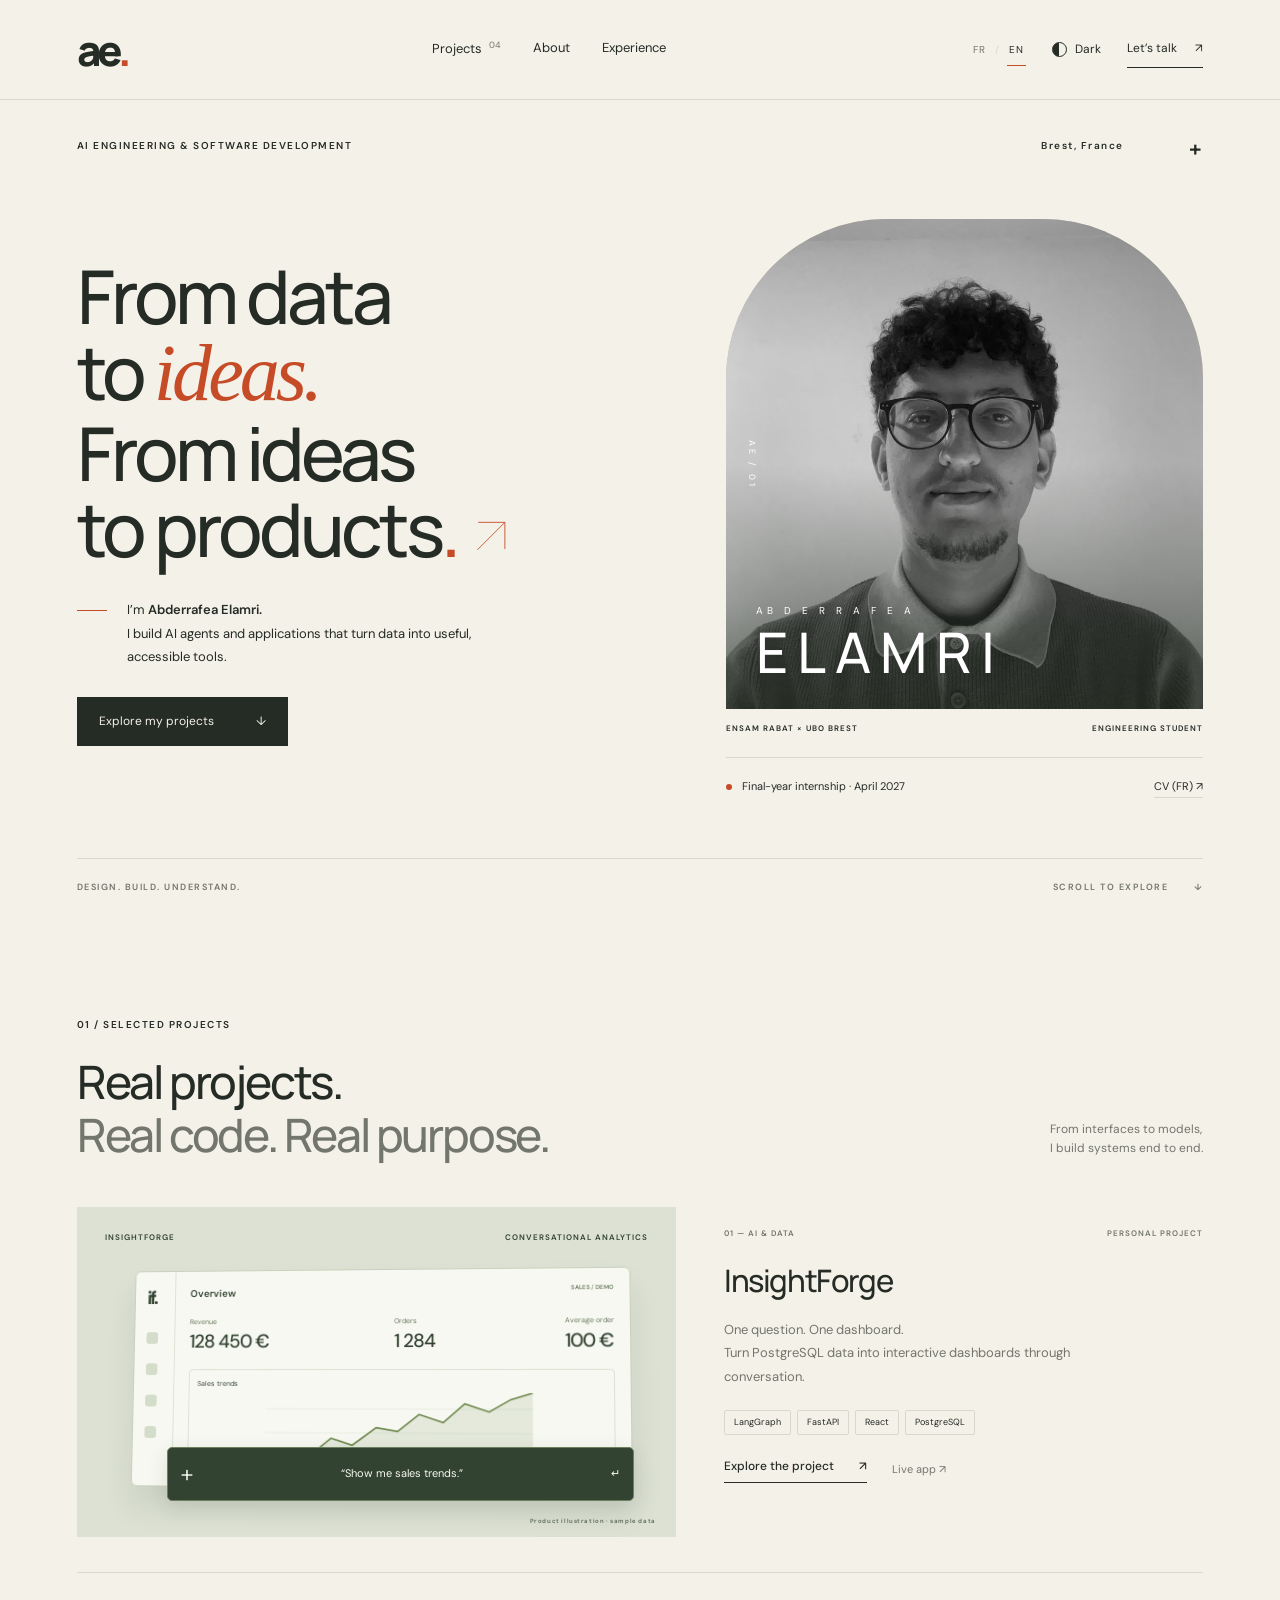
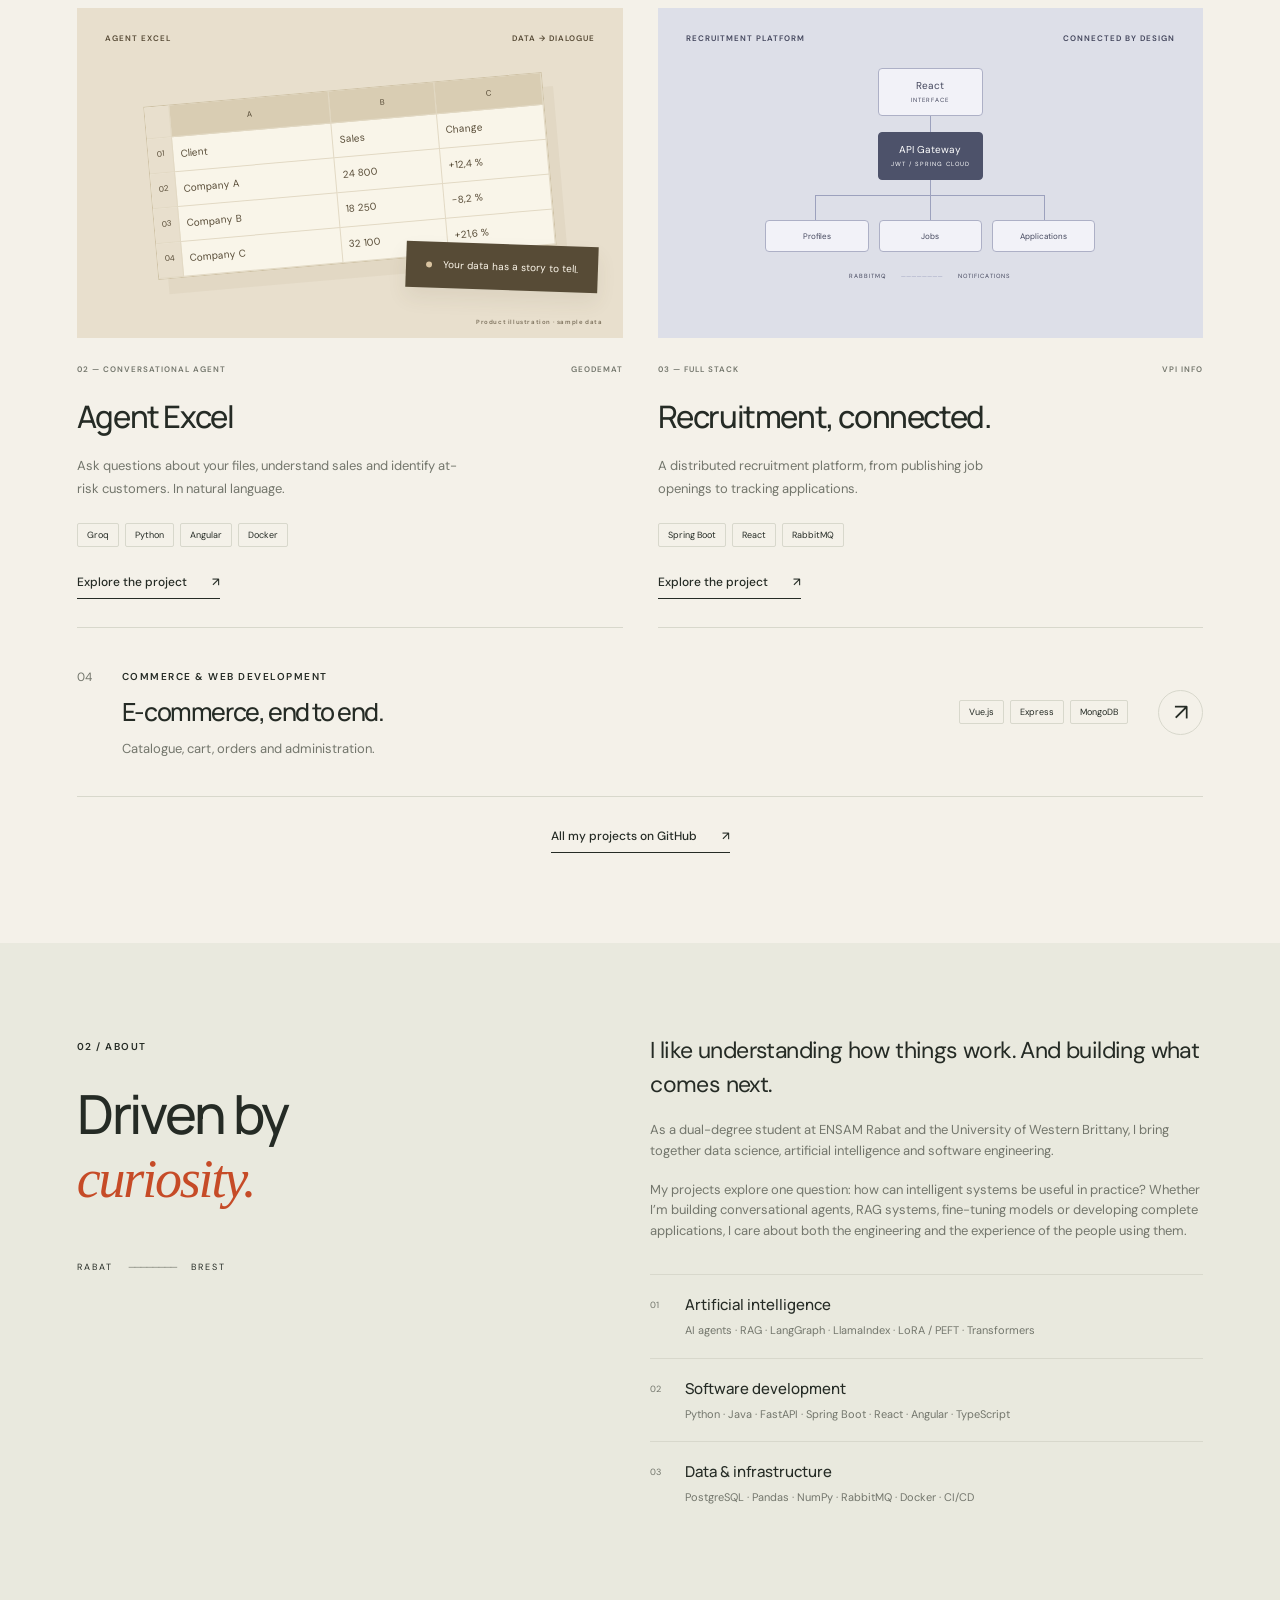
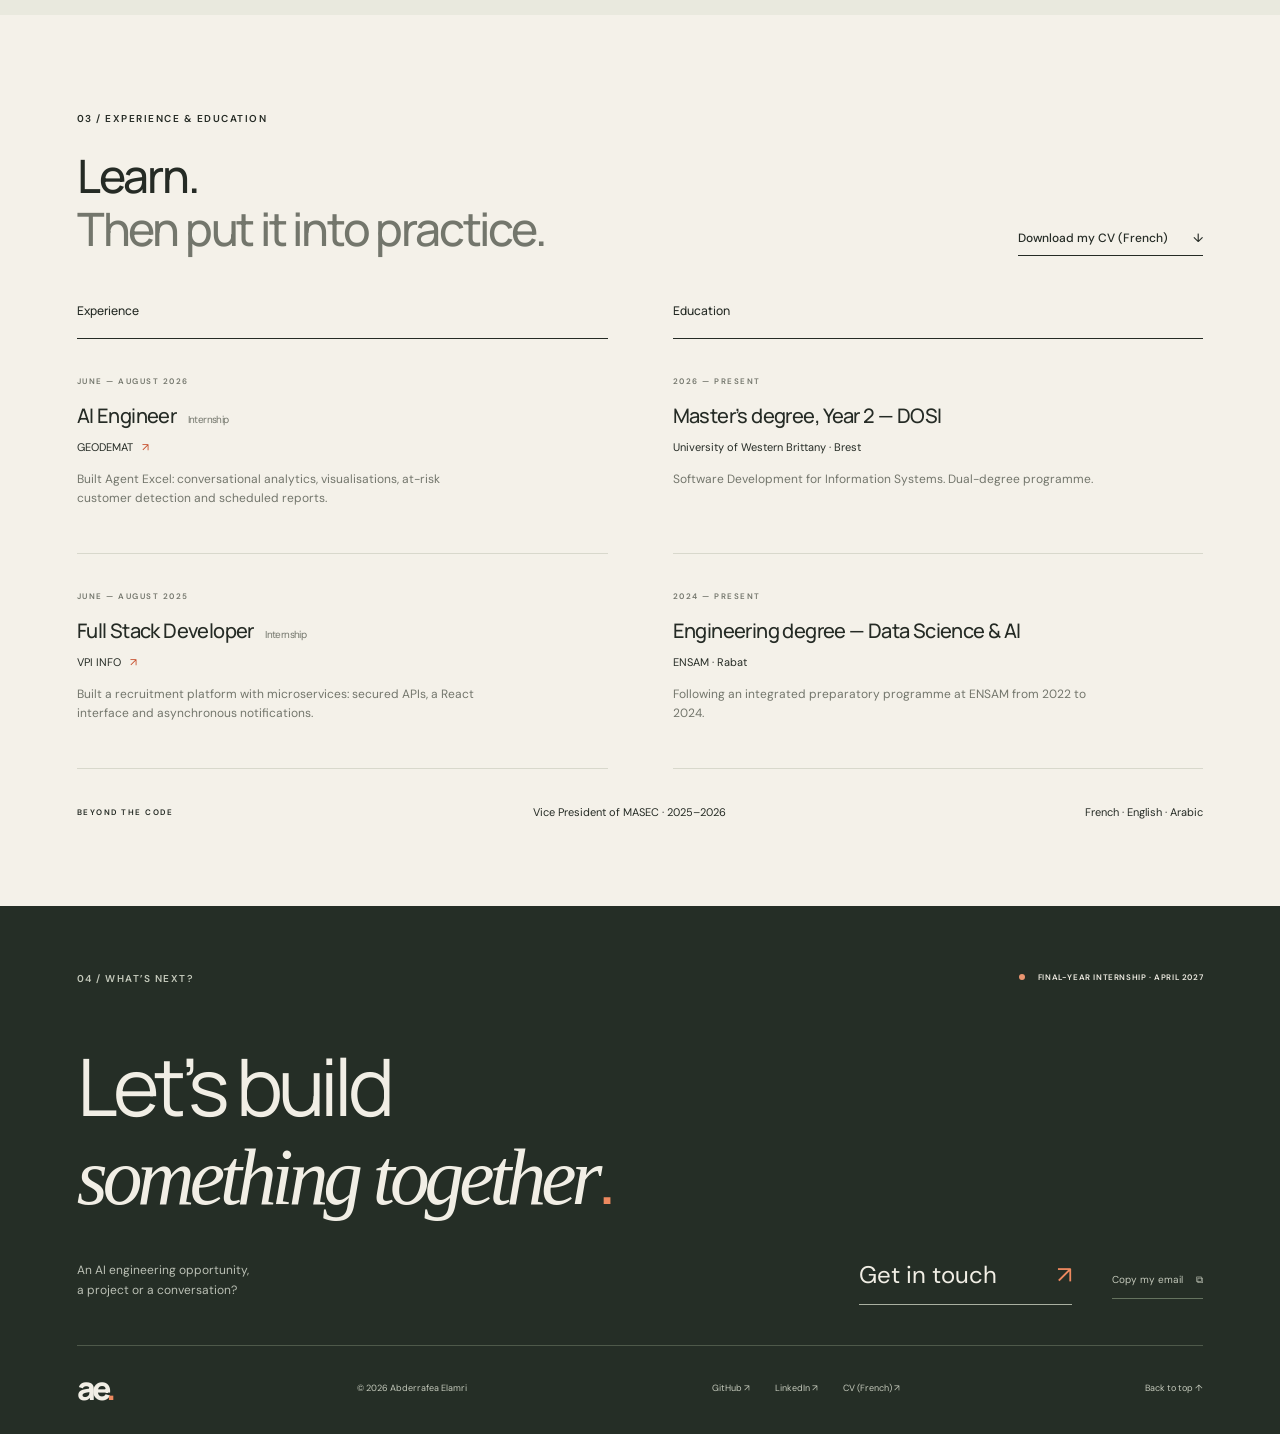
==== en.html @ 80e2c1fa "Add bilingual portfolio" ====
<!doctype html>
<html lang="en" data-theme="light">
<head>
<meta charset="utf-8"><meta name="viewport" content="width=device-width,initial-scale=1">
<title>Abderrafea Elamri — AI Engineer & Software Developer</title>
<meta name="description" content="Abderrafea Elamri’s portfolio. AI engineering, conversational agents and software development. Dual degree at ENSAM Rabat and UBO Brest.">
<meta name="theme-color" content="#f4f1e9"><meta property="og:title" content="Abderrafea Elamri — AI Engineer"><meta property="og:description" content="From data to ideas. From ideas to products. Explore my AI engineering and software projects.">
<link rel="icon" href="assets/favicon.svg" type="image/svg+xml"><link rel="stylesheet" href="style.css">
<script>try{document.documentElement.dataset.theme=localStorage.getItem('ae-theme')||(matchMedia('(prefers-color-scheme: dark)').matches?'dark':'light')}catch{}</script>
<script src="app.js" defer></script>
<link rel="alternate" hreflang="fr" href="index.html"><link rel="alternate" hreflang="en" href="en.html">
</head>
<body>
<a href="#main" class="skip">Skip to content</a>
<header class="header"><a class="brand" href="#" aria-label="Abderrafea Elamri, home">ae<span>.</span></a><nav aria-label="Main navigation"><a href="#projets">Projects <sup>04</sup></a><a href="#apropos">About</a><a href="#parcours">Experience</a></nav><div class="header-right"><div class="language-switch" role="group" aria-label="Langue / Language"><a href="index.html" lang="fr" hreflang="fr" aria-label="Version française">FR</a><span aria-hidden="true">/</span><a href="en.html" lang="en" hreflang="en" aria-label="English version" aria-current="page">EN</a></div><button id="theme" class="theme" aria-label="Switch to dark mode"><span class="theme-symbol" aria-hidden="true"></span><span id="theme-label">Dark</span></button><a class="contact-nav" href="#contact">Let’s talk <span aria-hidden="true">↗</span></a></div></header>
<main id="main">
<section class="hero wrap" aria-labelledby="hero-title"><div class="hero-top"><span class="eyebrow">AI ENGINEERING & SOFTWARE DEVELOPMENT</span><span class="location">Brest, France <span class="tiny-cross" aria-hidden="true">+</span></span></div>
<div class="hero-grid"><div class="hero-copy"><h1 id="hero-title">From data<br>to <em>ideas.</em><br>From ideas<br><span class="last-line">to products<span class="orange">.</span><svg aria-hidden="true" viewBox="0 0 90 90"><path d="M12 74 74 12M14 12h60v60"/></svg></span></h1><div class="intro"><div class="intro-rule"></div><p>I’m <strong>Abderrafea Elamri.</strong><br>I build AI agents and applications that turn data into useful, accessible tools.</p></div><a class="button" href="#projets">Explore my projects <span aria-hidden="true">↓</span></a></div>
<div class="portrait-block"><div class="portrait-frame"><img src="assets/portrait.jpg" alt="Portrait of Abderrafea Elamri" width="960" height="1280" fetchpriority="high"><span class="portrait-mark" aria-hidden="true">AE / 01</span><div class="portrait-caption"><span>AB D E R R A F E A</span><strong>ELAMRI</strong></div></div><div class="portrait-footer"><span>ENSAM RABAT × UBO BREST</span><span>ENGINEERING STUDENT</span></div><div class="availability"><span class="status-dot"></span><span>Final-year internship · April 2027</span><a href="assets/ELAMRI-Abderrafea-CV.pdf" download aria-label="Download my CV in French (PDF)">CV (FR) <span aria-hidden="true">↗</span></a></div></div></div>
<div class="hero-bottom"><span>DESIGN. BUILD. UNDERSTAND.</span><a href="#projets">SCROLL TO EXPLORE <span aria-hidden="true">↓</span></a></div></section>
<section id="projets" class="projects wrap"><div class="section-heading"><div><span class="eyebrow">01 / SELECTED PROJECTS</span><h2>Real projects.<br><span class="muted">Real code. Real purpose.</span></h2></div><p>From interfaces to models,<br class="desktop"> I build systems end to end.</p></div>
<article class="project featured"><div class="project-art dashboard-art" aria-label="Illustration of how InsightForge works"><div class="art-label"><span>INSIGHTFORGE</span><span>CONVERSATIONAL ANALYTICS</span></div><div class="mock-dashboard"><div class="mock-sidebar"><b>if.</b><i></i><i></i><i></i><i></i></div><div class="mock-main"><div class="mock-title">Overview <span>SALES / DEMO</span></div><div class="mock-metrics"><div><small>Revenue</small><strong>128 450 €</strong></div><div><small>Orders</small><strong>1 284</strong></div><div><small>Average order</small><strong>100 €</strong></div></div><div class="mock-chart"><span>Sales trends</span><svg viewBox="0 0 500 150" aria-hidden="true"><path class="grid" d="M0 30h500M0 75h500M0 120h500"/><path class="area" d="M0 130 40 115 80 122 125 85 165 98 210 65 250 72 290 40 335 55 375 20 420 35 460 12 500 0V150H0Z"/><path class="line" d="M0 130 40 115 80 122 125 85 165 98 210 65 250 72 290 40 335 55 375 20 420 35 460 12 500 0"/></svg><div class="chart-labels"><span>JAN</span><span>MAR</span><span>MAY</span><span>JUL</span></div></div></div></div><div class="prompt-bubble"><span class="prompt-spark" aria-hidden="true">+</span> “Show me sales trends.” <span aria-hidden="true">↵</span></div><span class="illustration-note">Product illustration · sample data</span></div><div class="project-info"><div class="project-kicker"><span>01 — AI & DATA</span><span>PERSONAL PROJECT</span></div><h3>InsightForge</h3><p>One question. One dashboard.<br>Turn PostgreSQL data into interactive dashboards through conversation.</p><div class="tags"><span>LangGraph</span><span>FastAPI</span><span>React</span><span>PostgreSQL</span></div><div class="project-links"><button class="text-link" data-project="insight">Explore the project <span aria-hidden="true">↗</span></button><a href="https://insightforge.fastapicloud.dev/" target="_blank" rel="noopener noreferrer">Live app <span aria-hidden="true">↗</span></a></div></div></article>
<div class="project-pair"><article class="project"><div class="project-art excel-art"><div class="art-label"><span>AGENT EXCEL</span><span>DATA → DIALOGUE</span></div><div class="excel-grid" aria-hidden="true"><span></span><span>A</span><span>B</span><span>C</span><span>01</span><span>Client</span><span>Sales</span><span>Change</span><span>02</span><span>Company A</span><span>24 800</span><span>+12,4 %</span><span>03</span><span>Company B</span><span>18 250</span><span>−8,2 %</span><span>04</span><span>Company C</span><span>32 100</span><span>+21,6 %</span></div><div class="excel-answer"><span class="status-dot"></span> Your data has a story to tell.</div><span class="illustration-note">Product illustration · sample data</span></div><div class="project-info"><div class="project-kicker"><span>02 — CONVERSATIONAL AGENT</span><span>GEODEMAT</span></div><h3>Agent Excel</h3><p>Ask questions about your files, understand sales and identify at-risk customers. In natural language.</p><div class="tags"><span>Groq</span><span>Python</span><span>Angular</span><span>Docker</span></div><button class="text-link" data-project="excel">Explore the project <span aria-hidden="true">↗</span></button></div></article>
<article class="project"><div class="project-art recruitment-art"><div class="art-label"><span>RECRUITMENT PLATFORM</span><span>CONNECTED BY DESIGN</span></div><div class="system-diagram" aria-hidden="true"><div class="system-node top-node">React <span>INTERFACE</span></div><div class="connector"></div><div class="system-node gateway">API Gateway <span>JWT / SPRING CLOUD</span></div><div class="branches"></div><div class="system-row"><div class="system-node">Profiles</div><div class="system-node">Jobs</div><div class="system-node">Applications</div></div><div class="queue">RABBITMQ <span>────────</span> NOTIFICATIONS</div></div></div><div class="project-info"><div class="project-kicker"><span>03 — FULL STACK</span><span>VPI INFO</span></div><h3>Recruitment, connected.</h3><p>A distributed recruitment platform, from publishing job openings to tracking applications.</p><div class="tags"><span>Spring Boot</span><span>React</span><span>RabbitMQ</span></div><button class="text-link" data-project="recruitment">Explore the project <span aria-hidden="true">↗</span></button></div></article></div>
<article class="project project-compact"><span class="compact-number">04</span><div><span class="eyebrow">COMMERCE & WEB DEVELOPMENT</span><h3>E-commerce, end to end.</h3><p>Catalogue, cart, orders and administration.</p></div><div class="tags"><span>Vue.js</span><span>Express</span><span>MongoDB</span></div><button class="circle-link" data-project="commerce" aria-label="Explore the e-commerce project">↗</button></article><a class="github-all text-link" href="https://github.com/Abderrafea" target="_blank" rel="noopener noreferrer">All my projects on GitHub <span aria-hidden="true">↗</span></a></section>
<section id="apropos" class="about"><div class="wrap about-grid"><div><span class="eyebrow">02 / ABOUT</span><h2>Driven by<br><em>curiosity.</em></h2><div class="coordinates">RABAT <span>————————</span> BREST</div></div><div class="about-copy"><p class="large-copy">I like understanding how things work. And building what comes next.</p><p>As a dual-degree student at ENSAM Rabat and the University of Western Brittany, I bring together data science, artificial intelligence and software engineering.</p><p>My projects explore one question: how can intelligent systems be useful in practice? Whether I’m building conversational agents, RAG systems, fine-tuning models or developing complete applications, I care about both the engineering and the experience of the people using them.</p><div class="expertise"><div><span>01</span><h3>Artificial intelligence</h3><p>AI agents · RAG · LangGraph · LlamaIndex · LoRA / PEFT · Transformers</p></div><div><span>02</span><h3>Software development</h3><p>Python · Java · FastAPI · Spring Boot · React · Angular · TypeScript</p></div><div><span>03</span><h3>Data & infrastructure</h3><p>PostgreSQL · Pandas · NumPy · RabbitMQ · Docker · CI/CD</p></div></div></div></div></section>
<section id="parcours" class="journey wrap"><div class="section-heading"><div><span class="eyebrow">03 / EXPERIENCE & EDUCATION</span><h2>Learn.<br><span class="muted">Then put it into practice.</span></h2></div><a class="text-link" href="assets/ELAMRI-Abderrafea-CV.pdf" download>Download my CV (French) <span aria-hidden="true">↓</span></a></div><div class="journey-grid"><div><h3 class="column-title">Experience</h3><article class="timeline-item"><span class="date">JUNE — AUGUST 2026</span><h4>AI Engineer <span>Internship</span></h4><a href="https://github.com/Abderrafea/excel-agent-ai" target="_blank" rel="noopener noreferrer">GEODEMAT <span aria-hidden="true">↗</span></a><p>Built Agent Excel: conversational analytics, visualisations, at-risk customer detection and scheduled reports.</p></article><article class="timeline-item"><span class="date">JUNE — AUGUST 2025</span><h4>Full Stack Developer <span>Internship</span></h4><a href="https://github.com/Abderrafea/recrutement-microservices" target="_blank" rel="noopener noreferrer">VPI INFO <span aria-hidden="true">↗</span></a><p>Built a recruitment platform with microservices: secured APIs, a React interface and asynchronous notifications.</p></article></div><div><h3 class="column-title">Education</h3><article class="timeline-item"><span class="date">2026 — PRESENT</span><h4>Master’s degree, Year 2 — DOSI</h4><span class="school">University of Western Brittany · Brest</span><p>Software Development for Information Systems. Dual-degree programme.</p></article><article class="timeline-item"><span class="date">2024 — PRESENT</span><h4>Engineering degree — Data Science & AI</h4><span class="school">ENSAM · Rabat</span><p>Following an integrated preparatory programme at ENSAM from 2022 to 2024.</p></article></div></div><div class="extra-line"><span class="eyebrow">BEYOND THE CODE</span><p>Vice President of MASEC · 2025–2026</p><p>French · English · Arabic</p></div></section>
<section id="contact" class="contact"><div class="wrap"><div class="contact-top"><span class="eyebrow">04 / WHAT’S NEXT?</span><span><span class="status-dot"></span> FINAL-YEAR INTERNSHIP · APRIL 2027</span></div><h2>Let’s build<br><em>something together</em><span class="orange">.</span></h2><div class="contact-bottom"><p>An AI engineering opportunity,<br>a project or a conversation?</p><a class="email-link" href="mailto:elamriabderrafea@gmail.com">Get in touch <span aria-hidden="true">↗</span></a><button id="copy-email" class="copy-email">Copy my email <span aria-hidden="true">⧉</span></button></div><div id="copy-status" class="copy-status" aria-live="polite"></div><footer><a class="brand" href="#">ae<span>.</span></a><span>© <span id="year">2026</span> Abderrafea Elamri</span><div><a href="https://github.com/Abderrafea" target="_blank" rel="noopener noreferrer">GitHub ↗</a><a href="https://linkedin.com/in/abderrafea-elamri" target="_blank" rel="noopener noreferrer">LinkedIn ↗</a><a href="assets/ELAMRI-Abderrafea-CV.pdf" target="_blank" rel="noopener">CV (French) ↗</a></div><a href="#">Back to top ↑</a></footer></div></section>
</main>
<dialog id="project-dialog"><div class="dialog-header"><span class="eyebrow">PROJECT DETAILS</span><button id="close-dialog" aria-label="Close project">Close <span aria-hidden="true">×</span></button></div><div id="dialog-content"></div></dialog>
</body></html>
---- style.css ----
@import url('https://fonts.googleapis.com/css2?family=DM+Sans:wght@400;450;500;550;600;650;700&family=Manrope:wght@400;500;600;650;700;750;800&display=swap');
:root{--bg:#f4f1e9;--ink:#252b25;--muted:#73766c;--line:#d8d8cc;--panel:#e9e9de;--accent:#c64b27;--surface:#faf8f2;--serif:Georgia,'Times New Roman',serif;--font:'DM Sans',Arial,sans-serif;color-scheme:light}html[data-theme=dark]{--bg:#191d19;--ink:#f0eee5;--muted:#a7ada1;--line:#3b4138;--panel:#232a23;--accent:#f5845c;--surface:#202620;color-scheme:dark}*{box-sizing:border-box}html{scroll-behavior:smooth;scroll-padding-top:100px}body{margin:0;background:var(--bg);color:var(--ink);font-family:var(--font);font-size:15px;line-height:1.6;transition:background .25s,color .25s}a{color:inherit;text-decoration:none}button{font:inherit;color:inherit;cursor:pointer}button,a{-webkit-tap-highlight-color:transparent}button:focus-visible,a:focus-visible{outline:2px solid var(--accent);outline-offset:6px}button{background:none}::selection{background:var(--accent);color:var(--bg)}.wrap{max-width:1440px;padding:0 6%;margin:auto}.header{height:100px;display:flex;align-items:center;justify-content:space-between;padding:0 6%;border-bottom:1px solid var(--line);max-width:1600px;margin:auto;gap:25px}.brand{font-family:'Manrope',Arial,sans-serif;font-size:42px;font-weight:800;letter-spacing:-4px;line-height:1}.brand span,.orange{color:var(--accent)}nav{display:flex;gap:32px;font-size:13px}nav sup{font-size:9px;margin-left:4px;color:var(--muted)}nav a:hover,.text-link:hover,footer a:hover{color:var(--accent)}.header-right{display:flex;gap:26px;align-items:center;font-size:12px}.theme{display:flex;align-items:center;gap:8px;border:0;padding:10px 0}.theme-symbol{width:15px;height:15px;border:1.5px solid currentColor;border-radius:50%;background:linear-gradient(90deg,currentColor 50%,transparent 50%)}.contact-nav{border-bottom:1px solid var(--ink);padding:8px 0}.contact-nav span{margin-left:15px}.eyebrow,.location,.hero-bottom,.portrait-footer,.art-label,.project-kicker,.date,.contact-top,.illustration-note{font-size:10px;letter-spacing:1.5px;font-weight:600}.hero-top{display:flex;justify-content:space-between;padding:38px 0 30px}.location{display:flex;gap:65px}.tiny-cross{font-size:22px;line-height:1}.hero-grid{display:grid;grid-template-columns:1.15fr 1fr;gap:9%;align-items:center;padding:15px 0 60px}h1,h2,h3,h4,p{margin:0}h1,h2,h3,h4{font-family:'Manrope',Arial,sans-serif}h1{font-size:clamp(60px,6.7vw,103px);font-weight:500;line-height:1.02;letter-spacing:-6px}em{font-family:var(--serif);font-weight:400}h1 em{color:var(--accent);font-size:1.08em}.last-line{white-space:nowrap}.last-line svg{width:65px;height:65px;margin-left:35px;stroke:var(--accent);stroke-width:2;fill:none}.intro{display:flex;gap:20px;margin-top:32px;max-width:430px;font-size:13px;line-height:1.8}.intro strong{font-weight:600}.intro-rule{width:30px;height:1px;background:var(--accent);margin-top:12px;flex-shrink:0}.button{display:inline-flex;gap:42px;align-items:center;background:var(--ink);color:var(--bg);padding:15px 22px;font-size:12px;margin-top:28px;transition:background .2s,transform .2s}.button:hover{background:var(--accent);transform:translateY(-2px)}.portrait-block{padding-top:14px}.portrait-frame{height:490px;position:relative;overflow:hidden;background:#c6b8a0;border-radius:160px 160px 0 0}.portrait-frame img{width:100%;height:100%;object-fit:cover;object-position:center 62%;filter:grayscale(100%);transform:scale(1.06)}.portrait-frame:after{content:'';position:absolute;inset:50% 0 0;background:linear-gradient(transparent,#182016aa)}.portrait-mark{position:absolute;top:45%;left:18px;font-size:9px;color:white;writing-mode:vertical-rl;letter-spacing:3px;z-index:1}.portrait-caption{position:absolute;bottom:26px;left:30px;right:30px;z-index:1;color:#fff}.portrait-caption span{font-size:10px;letter-spacing:4px}.portrait-caption strong{display:block;font-family:'Manrope',sans-serif;font-weight:500;font-size:56px;line-height:1.1;letter-spacing:9px}.portrait-footer{display:flex;justify-content:space-between;font-size:8px;letter-spacing:1px;margin:13px 0 22px}.availability{display:flex;align-items:center;gap:10px;border-top:1px solid var(--line);padding-top:18px;font-size:11px}.status-dot{display:inline-block;width:6px;height:6px;border-radius:50%;background:var(--accent);flex-shrink:0}.availability a{margin-left:auto;border-bottom:1px solid var(--line);padding:2px 0}.hero-bottom{border-top:1px solid var(--line);padding:21px 0;display:flex;justify-content:space-between;font-size:9px;color:var(--muted)}.hero-bottom a span{margin-left:22px}.projects{padding-top:95px;padding-bottom:90px}.section-heading{display:flex;justify-content:space-between;align-items:flex-end;gap:40px;margin-bottom:45px}.section-heading h2,.about h2{font-size:clamp(34px,3.6vw,52px);line-height:1.16;letter-spacing:-2.2px;font-weight:500;margin-top:20px}.muted{color:var(--muted)}.section-heading>p{font-size:12px;color:var(--muted);margin-bottom:3px}.project{border-bottom:1px solid var(--line)}.featured{display:grid;grid-template-columns:1.25fr 1fr;gap:48px;padding-bottom:35px}.project-art{height:330px;position:relative;overflow:hidden;padding:24px 28px;background:var(--panel)}.art-label{display:flex;justify-content:space-between;font-size:8px;letter-spacing:1px}.dashboard-art{background:#dce1d3;color:#334332}.mock-dashboard{display:flex;width:92%;height:220px;margin:25px auto 0;background:#f7f8f1;border:1px solid #c8d1bd;border-radius:6px;box-shadow:0 20px 30px #33433218;transform:perspective(1000px) rotateY(-5deg) rotateX(4deg)}.mock-sidebar{width:42px;border-right:1px solid #dce2d4;padding:12px}.mock-sidebar b{font-size:19px;letter-spacing:-2px}.mock-sidebar i{display:block;width:12px;height:12px;background:#d4dcca;border-radius:3px;margin-top:20px}.mock-main{padding:15px;flex:1;min-width:0}.mock-title{font-size:10px;font-weight:600;display:flex;justify-content:space-between}.mock-title>span{font-size:6px;color:#6d7e62}.mock-metrics{display:flex;justify-content:space-between;padding:15px 0 12px;gap:10px}.mock-metrics small{font-size:7px;display:block;color:#65765a}.mock-metrics strong{font-size:19px;font-weight:500;letter-spacing:-1px}.mock-chart{border:1px solid #dce2d4;border-radius:4px;padding:8px;font-size:7px}.mock-chart svg{display:block;width:100%;height:80px;margin-top:4px}.grid{fill:none;stroke:#dce2d4;stroke-width:1}.area{fill:#79945a25}.line{fill:none;stroke:#728b51;stroke-width:3}.chart-labels{display:flex;justify-content:space-between;font-size:5px;color:#8b927e}.prompt-bubble{position:absolute;bottom:36px;left:15%;right:7%;background:#334332;color:#f7f8f1;border:1px solid #6c7f5f;box-shadow:0 6px 20px #33433220;border-radius:5px;font-size:11px;padding:14px 13px;display:flex;align-items:center;justify-content:space-between;gap:10px}.prompt-spark{font-size:24px;font-weight:300;line-height:1}.illustration-note{position:absolute;bottom:10px;right:20px;font-size:6px;letter-spacing:.6px;opacity:.75}.project-info{padding:20px 0 28px}.project-kicker{display:flex;justify-content:space-between;gap:15px;font-size:8px;letter-spacing:1px;color:var(--muted)}.project h3{font-size:31px;font-weight:500;letter-spacing:-1.4px;margin:17px 0 12px}.project-info>p,.project-compact p{font-size:13px;color:var(--muted);line-height:1.8;max-width:380px}.tags{display:flex;flex-wrap:wrap;gap:6px;margin:22px 0}.tags span{font-size:9px;padding:4px 9px;border:1px solid var(--line);border-radius:2px}.project-links{display:flex;align-items:center;gap:25px}.text-link{display:inline-flex;gap:25px;border:0;border-bottom:1px solid var(--ink);padding:0 0 6px;font-size:12px;font-weight:500}.project-links>a{font-size:11px;color:var(--muted)}.project-pair{display:grid;grid-template-columns:1fr 1fr;gap:35px;margin-top:35px}.project-pair .project-info{padding-top:25px}.excel-art{background:#e8dfcd;color:#574b36}.excel-grid{display:grid;grid-template-columns:25px 1.5fr 1fr 1fr;margin:45px auto 0;max-width:400px;background:#f9f5e9;border:1px solid #cfc2a6;transform:rotate(-5deg);font-size:10px;box-shadow:10px 15px 0 #b5a78620}.excel-grid span{padding:9px 7px;border-right:1px solid #e2d9c4;border-bottom:1px solid #e2d9c4}.excel-grid span:nth-child(-n+4){background:#d9cdb3;font-size:8px;text-align:center}.excel-grid span:nth-child(4n+1){background:#e8dfcd;text-align:center;font-size:8px}.excel-answer{background:#574b36;color:#fff9ed;font-size:10px;position:absolute;bottom:48px;right:25px;padding:15px 20px;box-shadow:0 10px 20px #574b3615;transform:rotate(2deg)}.excel-answer .status-dot{margin-right:8px;background:#d9c3a0}.recruitment-art{background:#dddfe8;color:#43465c}.system-diagram{margin:24px auto 0;text-align:center;max-width:330px;font-size:10px}.system-node{border:1px solid #adb0c6;border-radius:4px;background:#f2f2f8;padding:9px 12px;display:inline-block;min-width:105px}.system-node span{font-size:6px;display:block;letter-spacing:1px;margin-top:2px}.connector{height:16px;width:1px;background:#9ca1bd;margin:auto}.gateway{background:#4d526a;color:#fff;border-color:#4d526a}.branches{height:25px;border:1px solid #9ca1bd;border-bottom:0;margin:15px 50px 0;position:relative}.branches:before{content:'';position:absolute;left:50%;height:40px;top:-16px;width:1px;background:#9ca1bd}.system-row{display:flex;justify-content:space-between;gap:10px}.system-row .system-node{min-width:0;flex:1;font-size:8px;padding:9px 5px}.queue{margin-top:20px;font-size:6px;letter-spacing:1px}.queue span{padding:0 12px;color:#9ca1bd}.project-compact{display:flex;align-items:center;gap:30px;padding:35px 0}.compact-number{font-size:12px;color:var(--muted);align-self:flex-start;padding-top:5px}.project-compact h3{margin:5px 0;font-size:25px}.project-compact .tags{margin-left:auto}.circle-link{border:1px solid var(--line);border-radius:50%;width:45px;height:45px;font-size:23px;flex-shrink:0}.circle-link:hover{background:var(--ink);color:var(--bg)}.github-all{display:flex;width:max-content;margin:30px auto 0}.about{background:var(--panel);padding:90px 0}.about-grid{display:grid;grid-template-columns:1fr 1.2fr;gap:10%}.about h2{font-size:54px;margin-top:25px}.about h2 em{color:var(--accent)}.coordinates{font-size:9px;letter-spacing:2px;margin-top:50px;display:flex;align-items:center;gap:15px}.coordinates span{letter-spacing:-2px;color:var(--muted)}.about-copy>p{font-size:13px;margin:18px 0;color:var(--muted)}.about-copy>.large-copy{font-size:23px;color:var(--ink);line-height:1.5;margin-top:0;letter-spacing:-.6px}.expertise{margin-top:32px}.expertise>div{border-top:1px solid var(--line);padding:18px 0 18px 35px;position:relative}.expertise>div>span{position:absolute;left:0;top:23px;color:var(--muted);font-size:9px}.expertise h3{font-size:15px;font-weight:500}.expertise p{font-size:11px;color:var(--muted);margin-top:5px}.journey{padding-top:90px;padding-bottom:85px}.journey-grid{display:grid;grid-template-columns:1fr 1fr;gap:65px}.column-title{font-size:12px;padding-bottom:18px;border-bottom:1px solid var(--ink);font-weight:500}.timeline-item{padding:28px 0;border-bottom:1px solid var(--line);min-height:215px}.date{font-size:8px;color:var(--muted)}.timeline-item h4{font-size:20px;font-weight:500;letter-spacing:-.6px;margin:9px 0 2px}.timeline-item h4>span{font:10px var(--font);color:var(--muted);margin-left:8px}.timeline-item>a,.school{font-size:11px}.timeline-item>a>span{color:var(--accent);margin-left:6px}.timeline-item p{font-size:12px;color:var(--muted);margin-top:12px;max-width:420px}.extra-line{display:flex;align-items:center;justify-content:space-between;gap:20px;margin-top:35px;font-size:11px}.extra-line .eyebrow{font-size:8px}.contact{background:#252e26;color:#f1eee5;padding-top:65px}.contact .eyebrow{color:#c4c9bb}.contact-top{display:flex;justify-content:space-between;font-size:8px}.contact-top .status-dot{margin-right:10px;background:#e99570}.contact h2{font-size:clamp(52px,7.2vw,105px);line-height:1.1;letter-spacing:-5px;font-weight:400;margin:55px 0 35px}.contact .orange{color:#ed895f}.contact-bottom{display:flex;align-items:center;gap:40px}.contact-bottom p{font-size:12px;color:#bbc0b5}.email-link{font-size:24px;border-bottom:1px solid #aab0a1;padding:0 0 10px;margin-left:auto;display:flex;gap:60px}.email-link>span{color:#ed895f}.copy-email{font-size:10px;border:0;border-bottom:1px solid #65735f;padding:10px 0;color:#c4c9bb}.copy-email span{margin-left:10px}.copy-status{font-size:11px;color:#edb18f;min-height:40px;padding-top:10px;text-align:right}footer{border-top:1px solid #4e594a;display:flex;align-items:center;justify-content:space-between;gap:25px;padding:26px 0 30px;font-size:9px;color:#c4c9bb}footer .brand{font-size:32px;color:#f1eee5}footer .brand span{color:#ed895f}footer>div{display:flex;gap:25px}.skip{position:fixed;top:-100px;z-index:20;background:var(--ink);color:var(--bg);padding:15px}.skip:focus{top:10px}dialog{border:1px solid var(--line);background:var(--bg);color:var(--ink);width:min(700px,calc(100% - 32px));max-height:85vh;padding:30px 40px;box-shadow:0 30px 100px #0005}dialog::backdrop{background:#141914aa;backdrop-filter:blur(5px)}.dialog-header{display:flex;justify-content:space-between;align-items:center;gap:20px;border-bottom:1px solid var(--line);padding-bottom:20px}.dialog-header button{font-size:11px;border:0}.dialog-header button span{font-size:20px;margin-left:10px}#dialog-content h2{font-size:40px;letter-spacing:-1.8px;font-weight:500;margin:25px 0 15px}#dialog-content>p{color:var(--muted);font-size:14px}#dialog-content h3{font-size:15px;margin:25px 0 10px}#dialog-content ul{padding-left:20px;font-size:13px;color:var(--muted)}#dialog-content li{margin:9px 0}#dialog-content .button{margin:15px 15px 0 0}body.modal-open{overflow:hidden}
@media(min-width:1500px){.header{padding-left:calc((100% - 1268px)/2);padding-right:calc((100% - 1268px)/2)}}
@media(max-width:1050px){h1{letter-spacing:-4px}.hero-grid{gap:6%}.portrait-frame{height:450px}.last-line svg{width:45px;height:45px;margin-left:15px}.featured{gap:30px;grid-template-columns:1.15fr 1fr}.project-art{padding:22px 18px}.project-links{gap:15px}.project-links>a{font-size:10px}.mock-metrics strong{font-size:15px}.project-compact .tags{max-width:180px}.about h2{font-size:45px}.contact-bottom{gap:25px}.email-link{gap:30px}.header-right{gap:16px}nav{gap:22px}}
@media(max-width:760px){.wrap{padding-left:6%;padding-right:6%}.header{height:78px;gap:20px}.brand{font-size:35px}nav{margin-left:auto;gap:18px;font-size:11px}nav a:nth-child(2),nav a:nth-child(3),.contact-nav{display:none}.header-right{gap:0}.theme{font-size:11px}.hero-top{padding:28px 0 25px}.hero-top .eyebrow{font-size:8px;letter-spacing:1px}.location{font-size:8px;gap:10px}.tiny-cross{display:none}.hero-grid{grid-template-columns:1fr;gap:36px;padding-top:0;padding-bottom:35px}h1{font-size:clamp(64px,12.8vw,90px);letter-spacing:-4px;line-height:1.02}.last-line svg{width:48px;height:48px;margin-left:30px}.intro{max-width:400px;margin-top:27px}.portrait-block{max-width:470px;width:100%;justify-self:center}.portrait-frame{height:470px;border-radius:160px 160px 0 0}.portrait-frame img{object-position:center 63%}.hero-bottom{font-size:7px;letter-spacing:.8px}.hero-bottom a span{margin-left:7px}.projects{padding-top:65px;padding-bottom:60px}.section-heading{display:block;margin-bottom:30px}.section-heading h2{font-size:36px;letter-spacing:-1.7px}.section-heading>p{margin-top:20px}.section-heading>.text-link{margin-top:25px}.featured{display:block;padding-bottom:0}.project-art{height:310px}.project-info{padding-top:25px}.project h3{font-size:29px}.project-pair{grid-template-columns:1fr;gap:30px;margin-top:30px}.project-info>p{max-width:100%}.project-compact{gap:15px;flex-wrap:wrap;padding:30px 0}.project-compact>div:nth-child(2){flex:1}.project-compact h3{font-size:21px}.project-compact .eyebrow{font-size:7px}.project-compact .tags{display:none}.project-compact p{font-size:11px}.compact-number{font-size:10px}.circle-link{width:35px;height:35px;font-size:20px}.about{padding:60px 0}.about-grid{grid-template-columns:1fr;gap:40px}.about h2{font-size:46px}.coordinates{margin-top:25px}.about-copy>.large-copy{font-size:22px}.journey{padding-top:60px;padding-bottom:55px}.journey-grid{grid-template-columns:1fr;gap:35px}.timeline-item{min-height:0;padding:24px 0}.extra-line{align-items:flex-start;flex-direction:column;gap:12px;margin-top:30px}.contact{padding-top:40px}.contact-top{font-size:6px;letter-spacing:.7px}.contact-top .eyebrow{font-size:8px}.contact h2{font-size:clamp(47px,9vw,68px);letter-spacing:-2.5px;margin:40px 0 30px}.contact-bottom{flex-wrap:wrap;gap:25px}.contact-bottom>p{width:100%;font-size:12px}.email-link{margin-left:0;font-size:23px;gap:35px}.copy-email{margin-left:auto}.copy-status{text-align:left}footer{flex-wrap:wrap;gap:20px}footer>span{margin-left:auto}footer>div{gap:20px}footer>a:last-child{margin-left:auto}dialog{padding:22px}#dialog-content h2{font-size:32px}}
@media(prefers-reduced-motion:reduce){html{scroll-behavior:auto}*,*:before,*:after{transition:none!important;animation:none!important}}
.language-switch{display:flex;gap:7px;align-items:center;font-size:10px;letter-spacing:1px;white-space:nowrap}.language-switch a{padding:7px 2px;color:var(--muted)}.language-switch a[aria-current=page]{color:var(--ink);box-shadow:0 1px var(--accent)}.language-switch>span{color:var(--line)}html[lang=en] h1{font-size:clamp(56px,5.8vw,88px);letter-spacing:-4px}html[lang=en] .last-line svg{width:40px;height:40px;margin-left:15px}html[lang=en] .contact h2{font-size:clamp(48px,6.2vw,88px)}html[lang=en] .contact-top{letter-spacing:.6px}@media(max-width:760px){.header{gap:12px}.header-right{gap:16px}nav{gap:8px}.language-switch{font-size:10px;gap:5px}html[lang=en] h1{font-size:clamp(52px,11.3vw,80px);letter-spacing:-3px}html[lang=en] .last-line svg{width:30px;height:30px;margin-left:12px}html[lang=en] .contact h2{font-size:clamp(35px,7.7vw,58px);letter-spacing:-2px}html[lang=en] .hero-top .eyebrow{font-size:7px;letter-spacing:.5px}html[lang=en] .contact-top{gap:16px;align-items:flex-start}html[lang=en] .contact-top>span:last-child{max-width:170px;text-align:right}}@media(max-width:380px){.header-right{gap:10px}.theme{font-size:10px}nav sup{display:none}.hero-top{gap:15px}.location{white-space:nowrap}}
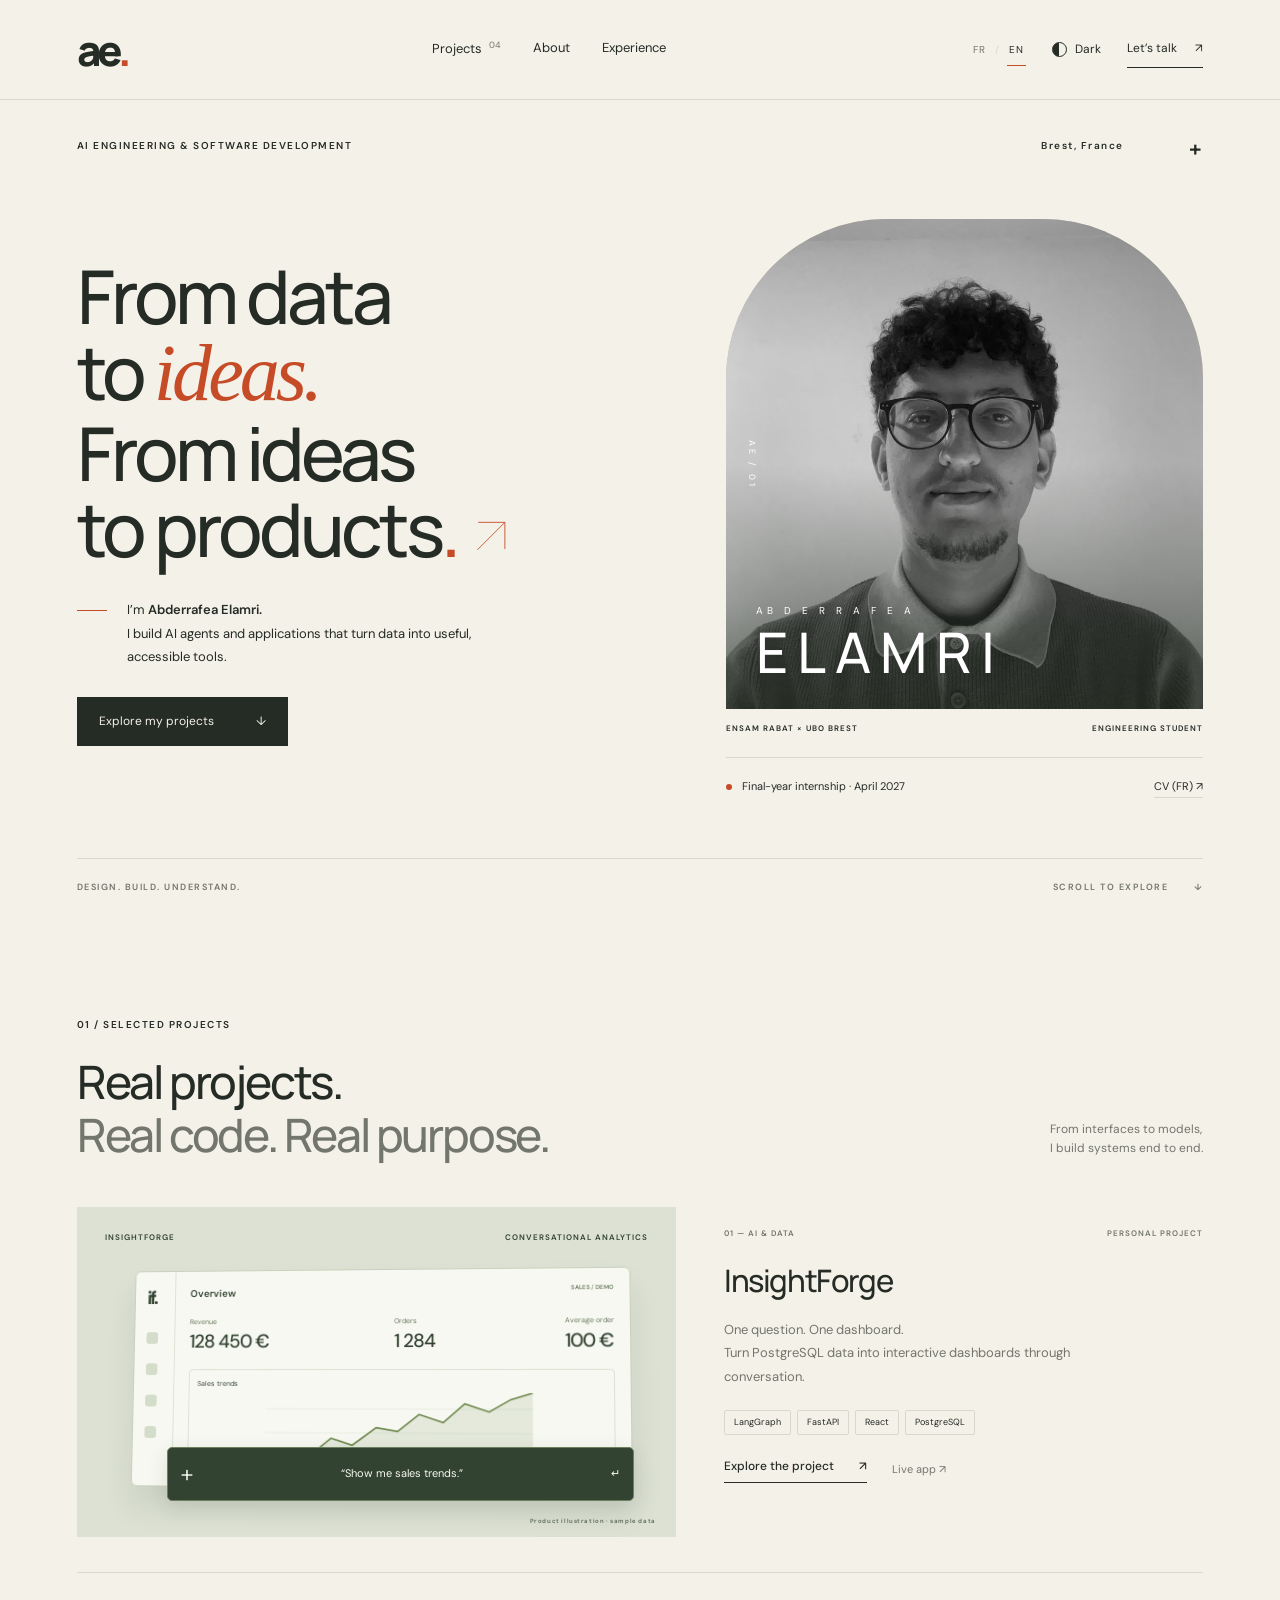
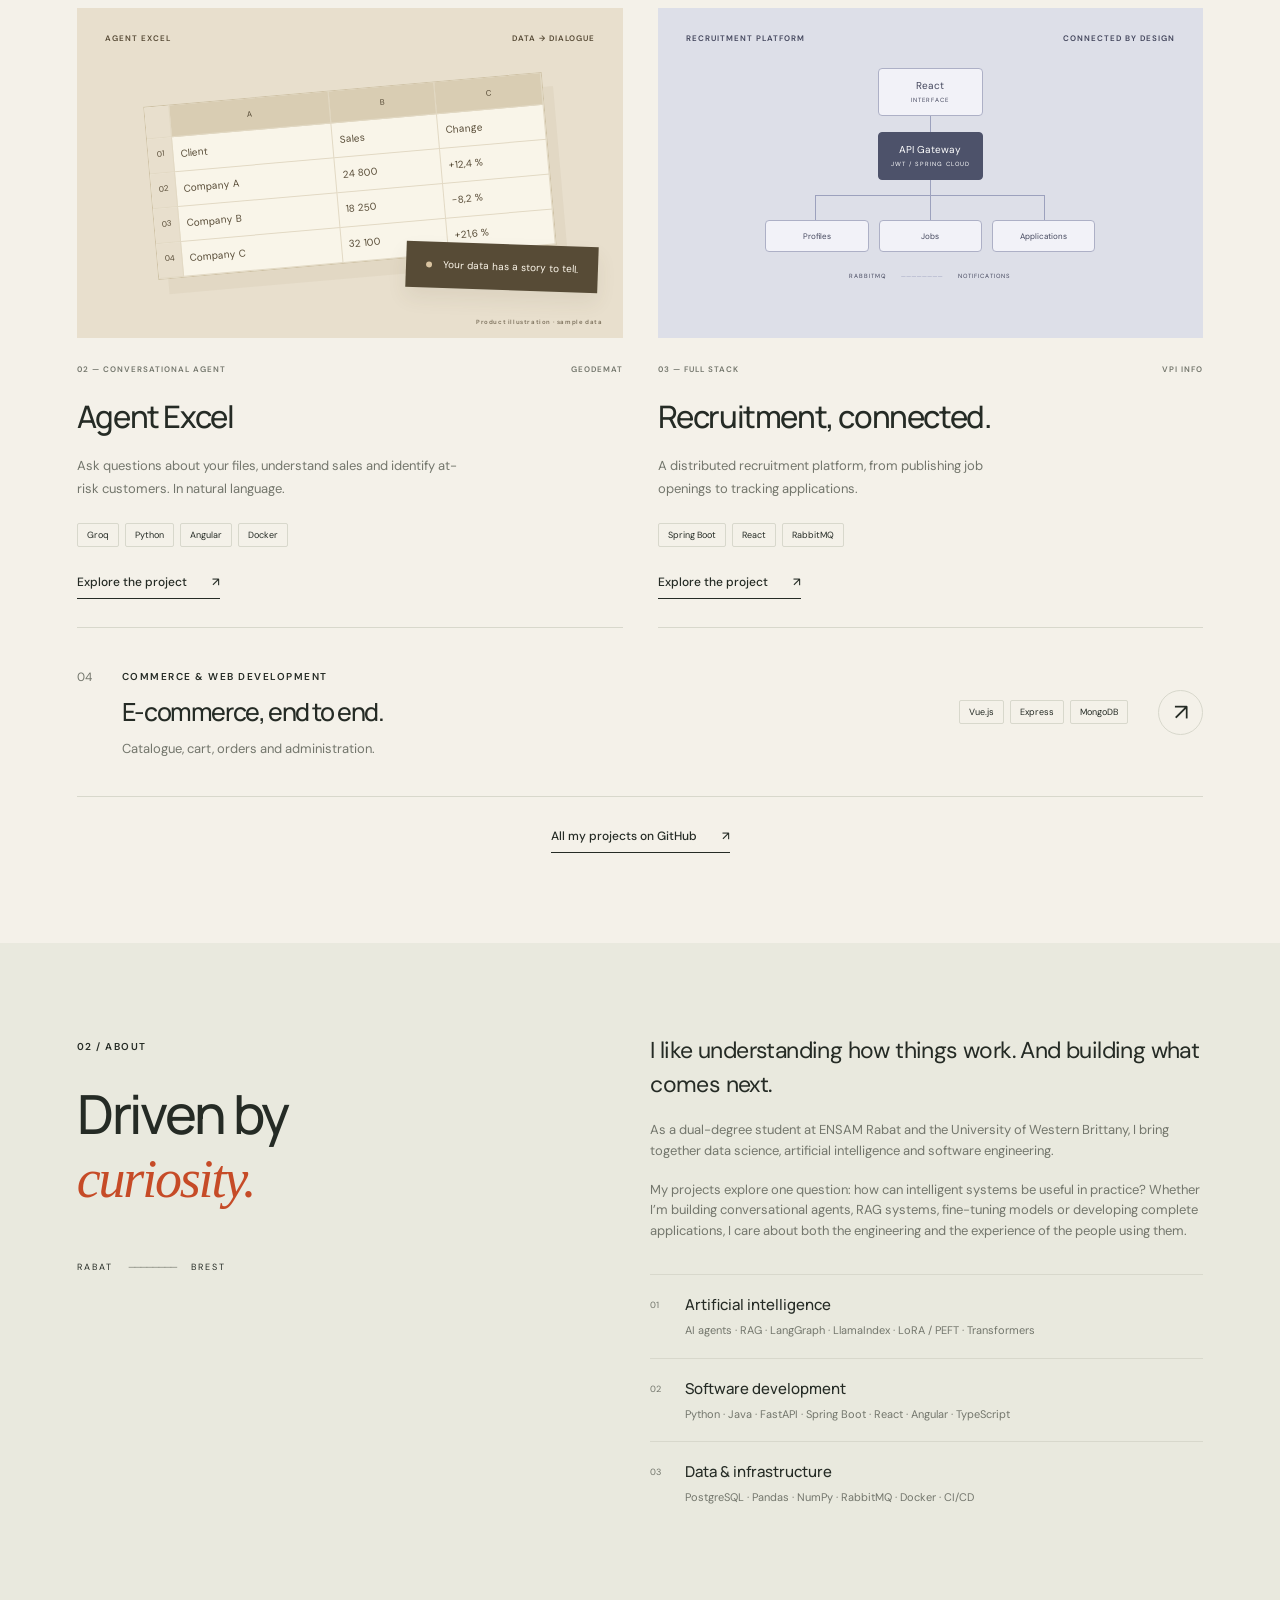
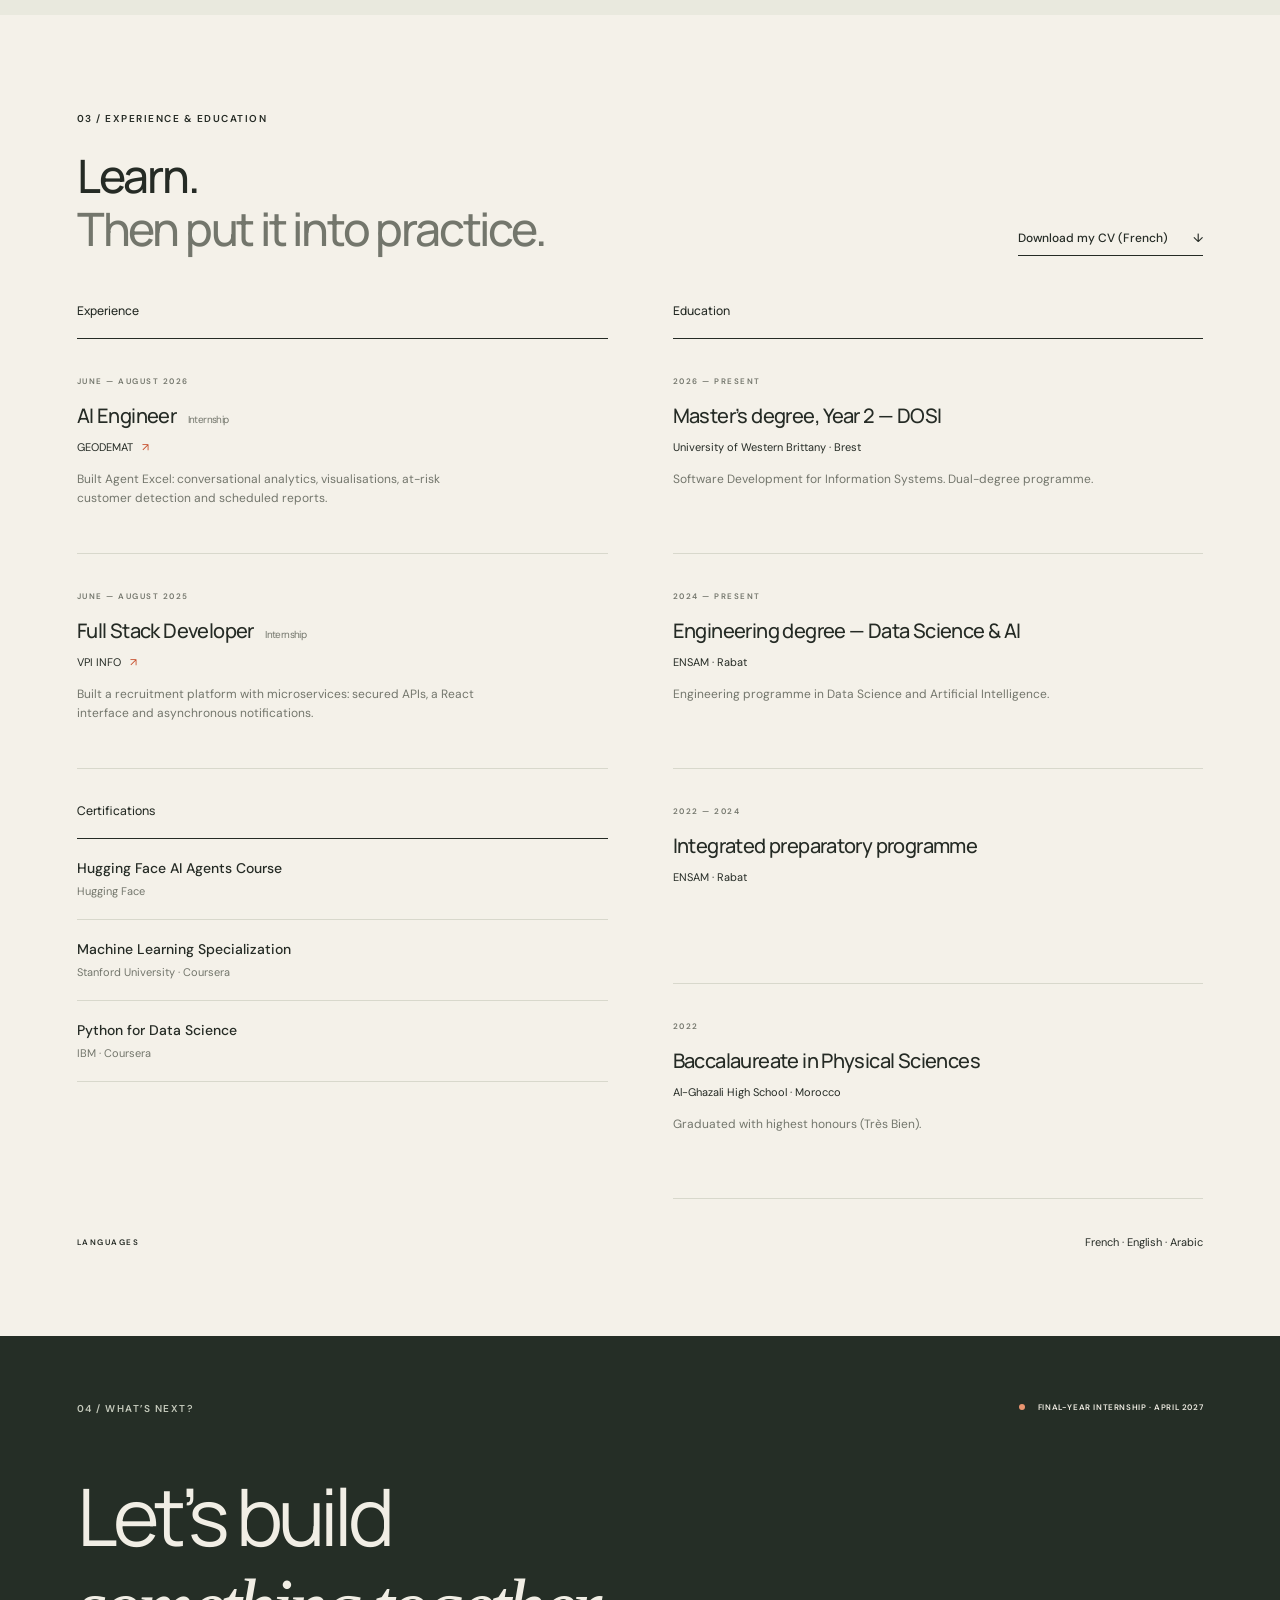
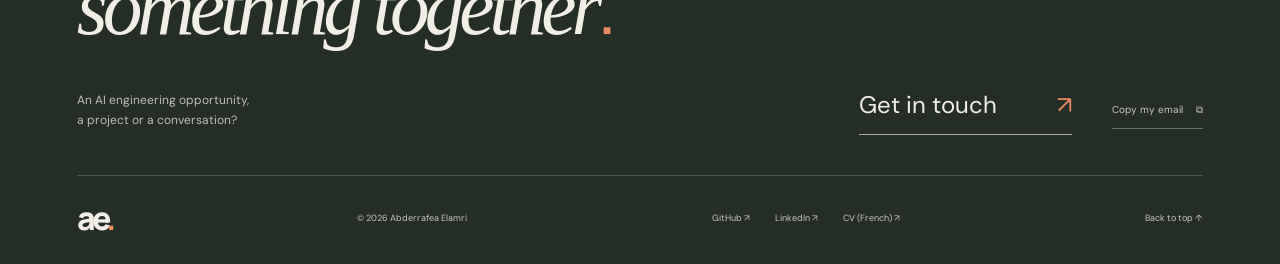
==== commit 64a747d1: "Complete education and certifications; remove MASEC role" ====
--- a/en.html
+++ b/en.html
@@ -24,7 +24,7 @@
 <article class="project"><div class="project-art recruitment-art"><div class="art-label"><span>RECRUITMENT PLATFORM</span><span>CONNECTED BY DESIGN</span></div><div class="system-diagram" aria-hidden="true"><div class="system-node top-node">React <span>INTERFACE</span></div><div class="connector"></div><div class="system-node gateway">API Gateway <span>JWT / SPRING CLOUD</span></div><div class="branches"></div><div class="system-row"><div class="system-node">Profiles</div><div class="system-node">Jobs</div><div class="system-node">Applications</div></div><div class="queue">RABBITMQ <span>────────</span> NOTIFICATIONS</div></div></div><div class="project-info"><div class="project-kicker"><span>03 — FULL STACK</span><span>VPI INFO</span></div><h3>Recruitment, connected.</h3><p>A distributed recruitment platform, from publishing job openings to tracking applications.</p><div class="tags"><span>Spring Boot</span><span>React</span><span>RabbitMQ</span></div><button class="text-link" data-project="recruitment">Explore the project <span aria-hidden="true">↗</span></button></div></article></div>
 <article class="project project-compact"><span class="compact-number">04</span><div><span class="eyebrow">COMMERCE & WEB DEVELOPMENT</span><h3>E-commerce, end to end.</h3><p>Catalogue, cart, orders and administration.</p></div><div class="tags"><span>Vue.js</span><span>Express</span><span>MongoDB</span></div><button class="circle-link" data-project="commerce" aria-label="Explore the e-commerce project">↗</button></article><a class="github-all text-link" href="https://github.com/Abderrafea" target="_blank" rel="noopener noreferrer">All my projects on GitHub <span aria-hidden="true">↗</span></a></section>
 <section id="apropos" class="about"><div class="wrap about-grid"><div><span class="eyebrow">02 / ABOUT</span><h2>Driven by<br><em>curiosity.</em></h2><div class="coordinates">RABAT <span>————————</span> BREST</div></div><div class="about-copy"><p class="large-copy">I like understanding how things work. And building what comes next.</p><p>As a dual-degree student at ENSAM Rabat and the University of Western Brittany, I bring together data science, artificial intelligence and software engineering.</p><p>My projects explore one question: how can intelligent systems be useful in practice? Whether I’m building conversational agents, RAG systems, fine-tuning models or developing complete applications, I care about both the engineering and the experience of the people using them.</p><div class="expertise"><div><span>01</span><h3>Artificial intelligence</h3><p>AI agents · RAG · LangGraph · LlamaIndex · LoRA / PEFT · Transformers</p></div><div><span>02</span><h3>Software development</h3><p>Python · Java · FastAPI · Spring Boot · React · Angular · TypeScript</p></div><div><span>03</span><h3>Data & infrastructure</h3><p>PostgreSQL · Pandas · NumPy · RabbitMQ · Docker · CI/CD</p></div></div></div></div></section>
-<section id="parcours" class="journey wrap"><div class="section-heading"><div><span class="eyebrow">03 / EXPERIENCE & EDUCATION</span><h2>Learn.<br><span class="muted">Then put it into practice.</span></h2></div><a class="text-link" href="assets/ELAMRI-Abderrafea-CV.pdf" download>Download my CV (French) <span aria-hidden="true">↓</span></a></div><div class="journey-grid"><div><h3 class="column-title">Experience</h3><article class="timeline-item"><span class="date">JUNE — AUGUST 2026</span><h4>AI Engineer <span>Internship</span></h4><a href="https://github.com/Abderrafea/excel-agent-ai" target="_blank" rel="noopener noreferrer">GEODEMAT <span aria-hidden="true">↗</span></a><p>Built Agent Excel: conversational analytics, visualisations, at-risk customer detection and scheduled reports.</p></article><article class="timeline-item"><span class="date">JUNE — AUGUST 2025</span><h4>Full Stack Developer <span>Internship</span></h4><a href="https://github.com/Abderrafea/recrutement-microservices" target="_blank" rel="noopener noreferrer">VPI INFO <span aria-hidden="true">↗</span></a><p>Built a recruitment platform with microservices: secured APIs, a React interface and asynchronous notifications.</p></article></div><div><h3 class="column-title">Education</h3><article class="timeline-item"><span class="date">2026 — PRESENT</span><h4>Master’s degree, Year 2 — DOSI</h4><span class="school">University of Western Brittany · Brest</span><p>Software Development for Information Systems. Dual-degree programme.</p></article><article class="timeline-item"><span class="date">2024 — PRESENT</span><h4>Engineering degree — Data Science & AI</h4><span class="school">ENSAM · Rabat</span><p>Following an integrated preparatory programme at ENSAM from 2022 to 2024.</p></article></div></div><div class="extra-line"><span class="eyebrow">BEYOND THE CODE</span><p>Vice President of MASEC · 2025–2026</p><p>French · English · Arabic</p></div></section>
+<section id="parcours" class="journey wrap"><div class="section-heading"><div><span class="eyebrow">03 / EXPERIENCE & EDUCATION</span><h2>Learn.<br><span class="muted">Then put it into practice.</span></h2></div><a class="text-link" href="assets/ELAMRI-Abderrafea-CV.pdf" download>Download my CV (French) <span aria-hidden="true">↓</span></a></div><div class="journey-grid"><div><h3 class="column-title">Experience</h3><article class="timeline-item"><span class="date">JUNE — AUGUST 2026</span><h4>AI Engineer <span>Internship</span></h4><a href="https://github.com/Abderrafea/excel-agent-ai" target="_blank" rel="noopener noreferrer">GEODEMAT <span aria-hidden="true">↗</span></a><p>Built Agent Excel: conversational analytics, visualisations, at-risk customer detection and scheduled reports.</p></article><article class="timeline-item"><span class="date">JUNE — AUGUST 2025</span><h4>Full Stack Developer <span>Internship</span></h4><a href="https://github.com/Abderrafea/recrutement-microservices" target="_blank" rel="noopener noreferrer">VPI INFO <span aria-hidden="true">↗</span></a><p>Built a recruitment platform with microservices: secured APIs, a React interface and asynchronous notifications.</p></article><div class="certifications"><h3 class="column-title">Certifications</h3><ul><li><strong>Hugging Face AI Agents Course</strong><span>Hugging Face</span></li><li><strong>Machine Learning Specialization</strong><span>Stanford University · Coursera</span></li><li><strong>Python for Data Science</strong><span>IBM · Coursera</span></li></ul></div></div><div><h3 class="column-title">Education</h3><article class="timeline-item"><span class="date">2026 — PRESENT</span><h4>Master’s degree, Year 2 — DOSI</h4><span class="school">University of Western Brittany · Brest</span><p>Software Development for Information Systems. Dual-degree programme.</p></article><article class="timeline-item"><span class="date">2024 — PRESENT</span><h4>Engineering degree — Data Science & AI</h4><span class="school">ENSAM · Rabat</span><p>Engineering programme in Data Science and Artificial Intelligence.</p></article><article class="timeline-item"><span class="date">2022 — 2024</span><h4>Integrated preparatory programme</h4><span class="school">ENSAM · Rabat</span></article><article class="timeline-item"><span class="date">2022</span><h4>Baccalaureate in Physical Sciences</h4><span class="school">Al-Ghazali High School · Morocco</span><p>Graduated with highest honours (Très Bien).</p></article></div></div><div class="extra-line"><span class="eyebrow">LANGUAGES</span><p>French · English · Arabic</p></div></section>
 <section id="contact" class="contact"><div class="wrap"><div class="contact-top"><span class="eyebrow">04 / WHAT’S NEXT?</span><span><span class="status-dot"></span> FINAL-YEAR INTERNSHIP · APRIL 2027</span></div><h2>Let’s build<br><em>something together</em><span class="orange">.</span></h2><div class="contact-bottom"><p>An AI engineering opportunity,<br>a project or a conversation?</p><a class="email-link" href="mailto:elamriabderrafea@gmail.com">Get in touch <span aria-hidden="true">↗</span></a><button id="copy-email" class="copy-email">Copy my email <span aria-hidden="true">⧉</span></button></div><div id="copy-status" class="copy-status" aria-live="polite"></div><footer><a class="brand" href="#">ae<span>.</span></a><span>© <span id="year">2026</span> Abderrafea Elamri</span><div><a href="https://github.com/Abderrafea" target="_blank" rel="noopener noreferrer">GitHub ↗</a><a href="https://linkedin.com/in/abderrafea-elamri" target="_blank" rel="noopener noreferrer">LinkedIn ↗</a><a href="assets/ELAMRI-Abderrafea-CV.pdf" target="_blank" rel="noopener">CV (French) ↗</a></div><a href="#">Back to top ↑</a></footer></div></section>
 </main>
 <dialog id="project-dialog"><div class="dialog-header"><span class="eyebrow">PROJECT DETAILS</span><button id="close-dialog" aria-label="Close project">Close <span aria-hidden="true">×</span></button></div><div id="dialog-content"></div></dialog>
--- a/style.css
+++ b/style.css
@@ -5,3 +5,5 @@
 @media(max-width:760px){.wrap{padding-left:6%;padding-right:6%}.header{height:78px;gap:20px}.brand{font-size:35px}nav{margin-left:auto;gap:18px;font-size:11px}nav a:nth-child(2),nav a:nth-child(3),.contact-nav{display:none}.header-right{gap:0}.theme{font-size:11px}.hero-top{padding:28px 0 25px}.hero-top .eyebrow{font-size:8px;letter-spacing:1px}.location{font-size:8px;gap:10px}.tiny-cross{display:none}.hero-grid{grid-template-columns:1fr;gap:36px;padding-top:0;padding-bottom:35px}h1{font-size:clamp(64px,12.8vw,90px);letter-spacing:-4px;line-height:1.02}.last-line svg{width:48px;height:48px;margin-left:30px}.intro{max-width:400px;margin-top:27px}.portrait-block{max-width:470px;width:100%;justify-self:center}.portrait-frame{height:470px;border-radius:160px 160px 0 0}.portrait-frame img{object-position:center 63%}.hero-bottom{font-size:7px;letter-spacing:.8px}.hero-bottom a span{margin-left:7px}.projects{padding-top:65px;padding-bottom:60px}.section-heading{display:block;margin-bottom:30px}.section-heading h2{font-size:36px;letter-spacing:-1.7px}.section-heading>p{margin-top:20px}.section-heading>.text-link{margin-top:25px}.featured{display:block;padding-bottom:0}.project-art{height:310px}.project-info{padding-top:25px}.project h3{font-size:29px}.project-pair{grid-template-columns:1fr;gap:30px;margin-top:30px}.project-info>p{max-width:100%}.project-compact{gap:15px;flex-wrap:wrap;padding:30px 0}.project-compact>div:nth-child(2){flex:1}.project-compact h3{font-size:21px}.project-compact .eyebrow{font-size:7px}.project-compact .tags{display:none}.project-compact p{font-size:11px}.compact-number{font-size:10px}.circle-link{width:35px;height:35px;font-size:20px}.about{padding:60px 0}.about-grid{grid-template-columns:1fr;gap:40px}.about h2{font-size:46px}.coordinates{margin-top:25px}.about-copy>.large-copy{font-size:22px}.journey{padding-top:60px;padding-bottom:55px}.journey-grid{grid-template-columns:1fr;gap:35px}.timeline-item{min-height:0;padding:24px 0}.extra-line{align-items:flex-start;flex-direction:column;gap:12px;margin-top:30px}.contact{padding-top:40px}.contact-top{font-size:6px;letter-spacing:.7px}.contact-top .eyebrow{font-size:8px}.contact h2{font-size:clamp(47px,9vw,68px);letter-spacing:-2.5px;margin:40px 0 30px}.contact-bottom{flex-wrap:wrap;gap:25px}.contact-bottom>p{width:100%;font-size:12px}.email-link{margin-left:0;font-size:23px;gap:35px}.copy-email{margin-left:auto}.copy-status{text-align:left}footer{flex-wrap:wrap;gap:20px}footer>span{margin-left:auto}footer>div{gap:20px}footer>a:last-child{margin-left:auto}dialog{padding:22px}#dialog-content h2{font-size:32px}}
 @media(prefers-reduced-motion:reduce){html{scroll-behavior:auto}*,*:before,*:after{transition:none!important;animation:none!important}}
 .language-switch{display:flex;gap:7px;align-items:center;font-size:10px;letter-spacing:1px;white-space:nowrap}.language-switch a{padding:7px 2px;color:var(--muted)}.language-switch a[aria-current=page]{color:var(--ink);box-shadow:0 1px var(--accent)}.language-switch>span{color:var(--line)}html[lang=en] h1{font-size:clamp(56px,5.8vw,88px);letter-spacing:-4px}html[lang=en] .last-line svg{width:40px;height:40px;margin-left:15px}html[lang=en] .contact h2{font-size:clamp(48px,6.2vw,88px)}html[lang=en] .contact-top{letter-spacing:.6px}@media(max-width:760px){.header{gap:12px}.header-right{gap:16px}nav{gap:8px}.language-switch{font-size:10px;gap:5px}html[lang=en] h1{font-size:clamp(52px,11.3vw,80px);letter-spacing:-3px}html[lang=en] .last-line svg{width:30px;height:30px;margin-left:12px}html[lang=en] .contact h2{font-size:clamp(35px,7.7vw,58px);letter-spacing:-2px}html[lang=en] .hero-top .eyebrow{font-size:7px;letter-spacing:.5px}html[lang=en] .contact-top{gap:16px;align-items:flex-start}html[lang=en] .contact-top>span:last-child{max-width:170px;text-align:right}}@media(max-width:380px){.header-right{gap:10px}.theme{font-size:10px}nav sup{display:none}.hero-top{gap:15px}.location{white-space:nowrap}}
+
+.certifications{margin-top:32px}.certifications ul{list-style:none;padding:0;margin:0}.certifications li{padding:18px 0;border-bottom:1px solid var(--line)}.certifications strong{display:block;font-size:14px;font-weight:500}.certifications li span{display:block;margin-top:4px;font-size:11px;color:var(--muted)}
